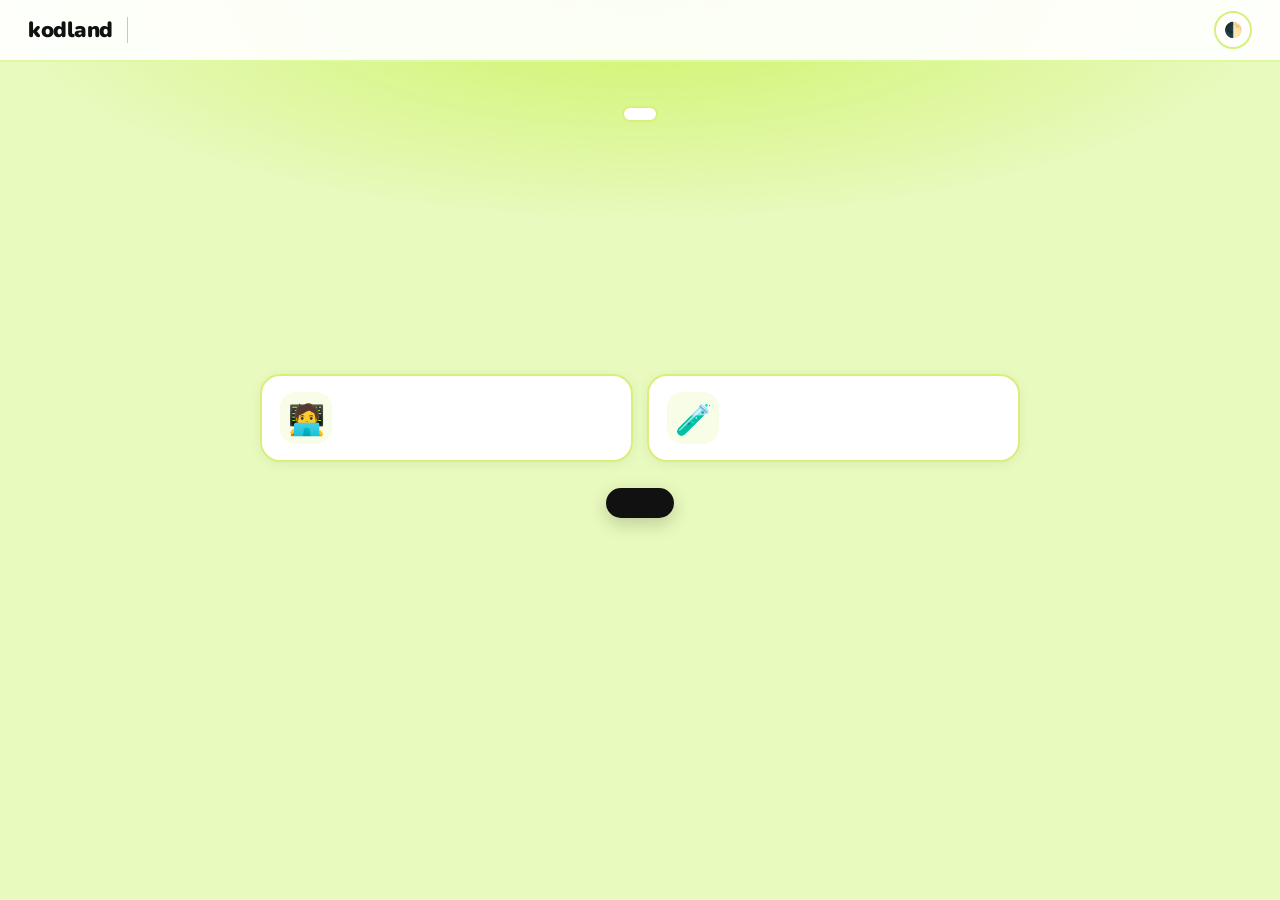
==== ar.html @ 0004901d "Add files via upload" ====
<!DOCTYPE html>
<html lang="ar">
<head>
<meta charset="UTF-8">
<meta name="viewport" content="width=device-width, initial-scale=1.0">
<title>Mini-Training · Technical Issues — Kodland Tutor Training</title>
<link rel="preconnect" href="https://fonts.googleapis.com"><link rel="preconnect" href="https://fonts.gstatic.com" crossorigin>
<link href="https://fonts.googleapis.com/css2?family=Baloo+2:wght@600;700;800&family=Inter:wght@400;500;600;700;800&family=Nunito:wght@700;800;900&family=Plus+Jakarta+Sans:wght@400;500;600;700;800&display=swap" rel="stylesheet">
<link rel="stylesheet" href="assets/style.css">
<link rel="stylesheet" href="assets/theme.css">
</head>
<body>

<!-- HOME -->
<div id="screen-home" class="screen active">
  <nav class="nav">
    <a class="logo" href="#" onclick="goHome();return false;">
      <span class="logo-mark">kodland</span>
      <span class="logo-div"></span>
      <span class="logo-sub" data-i18n="logoSub"></span>
    </a>
    <div class="nav-r">
      <button class="tbtn" onclick="toggleTheme()">🌓</button>
    </div>
  </nav>
  <div class="hero">
    <div class="hero-inner">
      <div class="eyebrow" data-i18n="heroEyebrow"></div>
      <h1 data-i18n-html="heroTitle"></h1>
      <p data-i18n="heroIntro"></p>
      <div class="hero-art" id="heroArt"></div>
      <div class="hero-cards">
        <div class="hcard"><span class="hc-ic">🧑‍💻</span><div data-i18n-html="heroCard1"></div></div>
        <div class="hcard"><span class="hc-ic">🧪</span><div data-i18n-html="heroCard2"></div></div>
      </div>
      <p class="hero-work" data-i18n="heroWork" style="font-size:14.5px;font-weight:700"></p>
      <button class="start-btn" onclick="goDashboard()" data-i18n="startBtn"></button>
    </div>
  </div>
</div>

<!-- DASHBOARD -->
<div id="screen-path" class="screen">
  <nav class="nav">
    <a class="logo" href="#" onclick="goHome();return false;">
      <span class="logo-mark">kodland</span>
      <span class="logo-div"></span>
      <span class="logo-sub" data-i18n="logoSub"></span>
    </a>
    <div class="nav-r">
      <span id="ntag" style="font-size:13px;color:var(--text-muted);font-weight:700;display:none"></span>
      <button class="tbtn" onclick="devUnlockAll()" data-i18n-title="devTitle" title="">🔓</button>
      <button class="tbtn" onclick="toggleTheme()">🌓</button>
    </div>
  </nav>
  <div class="msec">
    <div class="slbl" data-i18n="pathLabel"></div>
    <div class="pbar"><b id="pbCount">0/6</b><div class="ptrack"><i id="pbFill"></i></div><span data-i18n="pbLabel"></span></div>
    <div class="grid" id="mgrid"></div>
  </div>
</div>

<!-- CONTENT -->
<div id="screen-content" class="screen">
  <nav class="nav">
    <a class="logo" href="#" onclick="goHome();return false;">
      <span class="logo-mark">kodland</span>
      <span class="logo-div"></span>
      <span class="logo-sub" data-i18n="logoSub"></span>
    </a>
    <div class="nav-r">
      <button class="tbtn" onclick="goDashboard()" data-i18n-title="backToPath" title="">🏠</button>
      <button class="tbtn" onclick="toggleTheme()">🌓</button>
    </div>
  </nav>
  <div class="cbody" id="contentBody"></div>
</div>

<!-- RESULTS -->
<div id="screen-results" class="screen">
  <nav class="nav">
    <a class="logo" href="#" onclick="goHome();return false;">
      <span class="logo-mark">kodland</span><span class="logo-div"></span><span class="logo-sub" data-i18n="logoSub"></span>
    </a>
    <div class="nav-r"><button class="tbtn" onclick="toggleTheme()">🌓</button></div>
  </nav>
  <div class="rbody" id="resultsBody"></div>
</div>


<canvas id="confetti"></canvas>

<script>window.PROG_KEY_OVERRIDE='kl-mt-technical_issues-progress';</script>
<script src="assets/content-ar.js"></script>
<script src="assets/engine.js"></script>
</body>
</html>
---- assets/style.css ----
:root{
  --blue:#498BFF;--blue-d:#2E6FDB;--blue-l:#8FB8FF;
  --coral:#4A6280;--coral-d:#34485F;--pink-hover:#7F95B0;--pink-hover-d:#34485F;
  --green:#D3FF5F;--green-d:#6B9A1E;--green-l:#E9FFB0;
  --ink:#262626;--ink2:#4A4A4A;--muted:#8A8A8A;
  --bg:#EAF7C8;--surface:#FFFFFF;--surface2:#F4FCE0;--border:#D8F07A;
  --text:var(--ink);--text2:var(--ink2);--text-muted:var(--muted);
  --nav-bg:rgba(255,255,255,0.94);--nav-b:#D8F07A;
  --shadow:0 2px 14px rgba(11,31,69,.08);--shadow-h:0 10px 30px rgba(18,59,132,.16);
  --hi-bg:#EEF5FF;--hi-b:#AECBF7;--hi-t:#123B9A;
  --opt-h:#EEF5FF;
  --ok-bg:#EAFBF1;--ok-b:#8FE3B4;--ok-t:#0F7A45;
  --no-bg:#FFF1EF;--no-b:#FFC3B8;--no-t:#B23A26;
  --cute-bg:#FFF9E1;--cute-b:#F6DE94;--cute-t:#8A6412;
  --onbg:var(--ink);--onbg2:var(--ink2);--onbg-muted:var(--muted);
  --r:16px;--rsm:10px;--rpill:999px;
}
[data-theme="dark"]{
  --ink:#ECECEC;--ink2:#B7B7C2;--muted:#8D8D99;
  --bg:#12141A;
  --coral:#8FA6C4;--coral-d:#4A6280;
  --surface:#1C1F27;--surface2:#242830;--border:#333A4A;
  --nav-bg:rgba(18,20,26,0.92);--nav-b:#2A2E3A;
  --shadow:0 2px 14px rgba(0,0,0,.45);--shadow-h:0 10px 30px rgba(0,0,0,.55);
  --hi-bg:rgba(73,139,255,.12);--hi-b:rgba(73,139,255,.4);--hi-t:#8FB8FF;
  --opt-h:#232838;
  --ok-bg:rgba(15,122,69,.15);--ok-b:rgba(15,122,69,.45);--ok-t:#6FE3A4;
  --no-bg:rgba(178,58,38,.15);--no-b:rgba(178,58,38,.45);--no-t:#FF8B76;
  --cute-bg:rgba(138,100,18,.18);--cute-b:rgba(138,100,18,.45);--cute-t:#F6DE94;
  --onbg:var(--ink);--onbg2:var(--ink2);--onbg-muted:var(--muted);
}
*{box-sizing:border-box;margin:0;padding:0}
html{scroll-behavior:smooth}
body{background:var(--bg);color:var(--text);font-family:'Inter',sans-serif;min-height:100vh;overflow-x:hidden;transition:background .25s,color .25s}
.screen{display:none;min-height:100vh;flex-direction:column}
.screen.active{display:flex}
.nav{display:flex;align-items:center;justify-content:space-between;padding:0 28px;height:66px;background:var(--nav-bg);backdrop-filter:blur(14px);border-bottom:2px solid var(--nav-b);position:sticky;top:0;z-index:100}
.logo{display:flex;align-items:center;gap:9px;text-decoration:none;flex-shrink:0}
.logo-mark{font-family:'Baloo 2',sans-serif;font-weight:800;font-size:22px;letter-spacing:-.5px;color:var(--blue);line-height:1;white-space:nowrap}
.logo-sub{font-family:'Inter',sans-serif;font-weight:700;font-size:12.5px;color:var(--coral);white-space:nowrap;line-height:1.3;max-width:180px}
.logo-div{width:1px;height:26px;background:var(--border);margin:0 5px}
.nav-r{display:flex;align-items:center;gap:8px;position:relative}
.tbtn{display:flex;align-items:center;justify-content:center;width:38px;height:38px;border-radius:50%;background:var(--surface);border:2px solid var(--border);color:var(--text2);font-size:15px;cursor:pointer;transition:all .15s;flex-shrink:0}
.tbtn:hover{border-color:var(--blue-l);background:var(--surface2)}
/* HERO */
.hero{padding:56px 40px 40px;text-align:center;position:relative;overflow:hidden}
.hero-inner{position:relative;max-width:640px;margin:0 auto}
.eyebrow{display:inline-flex;align-items:center;gap:6px;background:var(--surface);border:2px solid var(--border);border-radius:var(--rpill);padding:6px 16px;font-family:'Inter',sans-serif;font-size:12.5px;font-weight:800;color:var(--blue-d);margin-bottom:22px;text-transform:uppercase;letter-spacing:.5px}
.hero h1{font-family:'Baloo 2',sans-serif;font-size:clamp(32px,5.2vw,52px);font-weight:800;line-height:1.08;letter-spacing:-1px;color:var(--onbg);margin-bottom:16px}
.h-pill{display:inline-block;background:#4A6280;color:#fff;border-radius:var(--rpill);padding:2px 20px;margin:0 2px;font-size:.92em}
.hero p{color:#16261c;font-size:16px;line-height:1.65;margin-bottom:22px;max-width:560px;margin-left:auto;margin-right:auto;position:relative;z-index:1}
[data-theme="dark"] .hero p{color:var(--onbg2)}
.hero-reasons{max-width:560px;margin:0 auto 24px;text-align:left;display:flex;flex-direction:column;gap:10px}
.hr-item{display:flex;gap:13px;align-items:center;background:var(--surface);border:2px solid var(--border);border-radius:14px;padding:13px 17px;font-size:14.5px;color:var(--text2);line-height:1.55;box-shadow:var(--shadow)}
.hr-item .hr-ic{flex-shrink:0;font-size:18px;line-height:1;width:38px;height:38px;border-radius:50%;background:var(--hi-bg);display:flex;align-items:center;justify-content:center}
.hr-item:nth-child(2) .hr-ic{background:#E4F5D3}
.hr-item:nth-child(3) .hr-ic{background:#FFE9F2}
.start-btn{display:inline-block;padding:16px 38px;background:var(--blue);color:#fff;border:none;border-radius:var(--rpill);font-family:'Baloo 2',sans-serif;font-size:18px;font-weight:700;cursor:pointer;transition:all .15s;box-shadow:0 6px 20px rgba(20,120,60,.3);margin-top:4px}
.start-btn:hover{background:var(--pink-hover-d);transform:translateY(-2px);box-shadow:0 8px 24px rgba(212,160,23,.4)}
/* DASHBOARD */
.msec{padding:8px 32px 70px;max-width:1080px;margin:0 auto;width:100%}
.slbl{font-family:'Baloo 2',sans-serif;font-size:13px;font-weight:700;text-transform:uppercase;letter-spacing:1.5px;color:var(--onbg-muted);margin-bottom:16px;margin-top:4px}
.grid{display:grid;grid-template-columns:repeat(auto-fill,minmax(290px,1fr));gap:16px}
.mc{background:var(--surface);border:2px solid var(--border);border-radius:var(--r);overflow:hidden;cursor:pointer;transition:transform .2s,box-shadow .2s,border-color .2s;box-shadow:var(--shadow)}
.mc:hover:not(.locked){transform:translateY(-4px);box-shadow:var(--shadow-h)}
.mc.locked{opacity:.5;cursor:not-allowed}
.mc.done{border-color:var(--blue)}
.mc-stripe{height:7px}
.mc-body{padding:22px}
.mc-top{display:flex;align-items:center;justify-content:space-between;margin-bottom:9px}
.mc-num{font-size:12px;font-weight:800;letter-spacing:.8px;text-transform:uppercase;color:var(--text-muted)}
.mc-em{font-size:32px}
.mc-title{font-family:'Baloo 2',sans-serif;font-size:22px;font-weight:700;letter-spacing:-.2px;color:var(--text);margin-bottom:7px;line-height:1.15}
.mc-desc{font-size:14.5px;color:var(--text2);line-height:1.6}
.mc-foot{margin-top:16px;display:flex;align-items:center;justify-content:space-between}
.badge{font-family:'Inter',sans-serif;font-size:11px;font-weight:800;letter-spacing:.3px;padding:5px 13px;border-radius:var(--rpill);text-transform:uppercase}
.bd{background:#E4F5D3;color:var(--green-d);border:1.5px solid var(--green)}
.bs{background:var(--coral);color:#fff;border:1.5px solid var(--coral-d)}
.bl{background:var(--surface2);color:var(--text-muted);border:1.5px solid var(--border)}
.br{background:#DCEBFF;color:var(--blue-d);border:1.5px solid var(--blue-l)}
[data-theme="dark"] .bd{background:rgba(211,255,95,.15);color:var(--green);border-color:rgba(211,255,95,.4)}
[data-theme="dark"] .br{background:rgba(73,139,255,.15);color:var(--blue-l);border-color:rgba(73,139,255,.4)}
.stag{font-size:12.5px;color:var(--text-muted);font-weight:600}
.stag b{color:var(--text)}
/* CONTENT */
.cbody{padding:38px 40px 60px;max-width:820px;margin:0 auto;width:100%;flex:1}
.meyebrow{font-size:11.5px;font-weight:800;text-transform:uppercase;letter-spacing:1px;color:var(--onbg-muted);margin-bottom:9px}
.mh1{font-family:'Baloo 2',sans-serif;font-size:clamp(26px,4vw,38px);font-weight:800;letter-spacing:-.6px;line-height:1.12;color:var(--onbg);margin-bottom:16px}
.mobj{background:var(--surface);border:2px solid var(--border);border-left:5px solid var(--coral);border-radius:0 var(--rsm) var(--rsm) 0;padding:14px 18px;font-size:14.5px;color:var(--text2);line-height:1.6;margin-bottom:34px}
.mobj strong{color:var(--text)}
.sch{font-family:'Baloo 2',sans-serif;font-size:24px;font-weight:800;margin:44px 0 18px;color:var(--onbg);display:flex;align-items:center;gap:12px;letter-spacing:-.3px}
.sch::before{content:'';width:12px;height:12px;border-radius:4px;background:var(--coral);flex-shrink:0;transform:rotate(45deg)}
.sch::after{content:'';flex:1;height:3px;background:var(--coral);border-radius:2px;opacity:.4}
.card{background:var(--surface);border:2px solid var(--border);border-radius:var(--r);padding:19px 21px;margin-bottom:12px;box-shadow:var(--shadow)}
.card h4{font-family:'Baloo 2',sans-serif;font-size:15px;font-weight:700;color:var(--text);margin-bottom:8px}
.card p,.card li{font-size:14.5px;color:var(--text2);line-height:1.7}
.card ul,.card ol{padding-left:18px}
.card li{margin-bottom:6px}
.card p strong,.card li strong{color:var(--text)}
.card p{margin-bottom:10px}
.card p:last-child{margin-bottom:0}
.tbl-wrap{overflow-x:auto;margin-top:4px}
.card table{width:100%;border-collapse:collapse;font-size:13.6px;line-height:1.55}
.card th{text-align:left;padding:9px 11px;border-bottom:2px solid var(--border);font-family:'Baloo 2',sans-serif;font-size:12.8px;color:var(--text)}
.card td{padding:9px 11px;border-bottom:1px solid var(--border);color:var(--text2);vertical-align:top}
.card tr:last-child td{border-bottom:none}
.card.hi{background:var(--hi-bg);border-color:var(--hi-b)}
.card.hi h4{color:var(--hi-t);font-size:16.5px}
.card.hi p,.card.hi li{color:var(--hi-t);opacity:.92}
.card.ok{background:var(--ok-bg);border-color:var(--ok-b)}
.card.ok h4{color:var(--ok-t)}
.card.ok p,.card.ok li{color:var(--ok-t);opacity:.92}
.card.danger{background:var(--no-bg);border-color:var(--no-b)}
.card.danger h4{color:var(--no-t)}
.card.danger p,.card.danger li{color:var(--no-t);opacity:.92}
.card.danger th{color:var(--no-t);border-color:var(--no-b)}
.card.danger td{color:var(--no-t);opacity:.9;border-color:var(--no-b)}
.card.cute{background:var(--cute-bg);border-color:var(--cute-b)}
.card.cute h4{color:var(--cute-t);font-size:16.5px}
.card.cute p,.card.cute li{color:var(--cute-t);opacity:.92}
.acc-item{background:var(--surface);border:2px solid var(--border);border-radius:var(--r);margin-bottom:12px;box-shadow:var(--shadow);overflow:hidden}
.acc-item summary{cursor:pointer;list-style:none;padding:18px 22px;font-family:'Baloo 2',sans-serif;font-weight:700;font-size:16px;display:flex;align-items:center;justify-content:space-between;gap:10px}
.acc-item summary::-webkit-details-marker{display:none}
.acc-item summary::after{content:'▾';font-size:14px;color:var(--text-muted);flex-shrink:0;transition:transform .2s}
.acc-item[open] summary::after{transform:rotate(180deg)}
.acc-item .acc-body{padding:0 22px 20px}
.acc-big-title{font-family:'Baloo 2',sans-serif;font-weight:800;font-size:23px;margin:30px 0 16px;text-align:center}
.sib{padding:16px 18px}
.sib-head{display:flex;align-items:center;gap:14px;margin-bottom:10px}
.sib-ic{font-size:38px;line-height:1;flex-shrink:0;width:52px;height:52px;display:flex;align-items:center;justify-content:center;background:var(--surface2);border-radius:50%}
.sib-head h4{font-family:'Baloo 2',sans-serif;font-size:19px;font-weight:800;line-height:1.25;color:var(--text)}
.sib-body{font-size:13.5px;line-height:1.55}
.sib-body ul,.sib-body ol{margin:0;padding-left:20px}
.sib-body li{margin-bottom:5px}
.sib-body p{margin-bottom:6px}
.notice-line{display:flex;align-items:flex-start;gap:10px;background:var(--surface2);border-radius:var(--rsm);padding:12px 14px;margin-bottom:12px;font-size:13.5px;line-height:1.5}
.notice-line .nl-ic{font-size:22px;flex-shrink:0}
.doavoid{display:grid;grid-template-columns:1fr 1fr;gap:14px;margin-bottom:14px}
@media(max-width:600px){.doavoid{grid-template-columns:1fr}}
.doavoid .dobox,.doavoid .avoidbox{border-radius:var(--r);padding:18px 19px;box-shadow:var(--shadow)}
.doavoid .dobox{background:var(--ok-bg);border:2px solid var(--ok-b)}
.doavoid .avoidbox{background:var(--no-bg);border:2px solid var(--no-b)}
.doavoid h5{font-family:'Baloo 2',sans-serif;font-weight:800;font-size:14.5px;margin-bottom:11px;display:flex;align-items:center;gap:7px}
.doavoid .dobox h5{color:var(--ok-t)}
.doavoid .avoidbox h5{color:var(--no-t)}
.doavoid ul{list-style:none;padding:0;margin:0;display:flex;flex-direction:column;gap:10px}
.doavoid li{display:flex;gap:8px;font-size:13.6px;line-height:1.55}
.doavoid .dobox li{color:var(--ok-t)}
.doavoid .avoidbox li{color:var(--no-t)}
.doavoid li .lic{flex-shrink:0}
.doavoid em{opacity:.85}
.pattern-row{display:grid;grid-template-columns:repeat(3,1fr);gap:14px;margin-bottom:14px}
@media(max-width:760px){.pattern-row{grid-template-columns:1fr}}
.pattern-card{background:var(--surface);border:2px solid var(--border);border-radius:var(--r);padding:22px 20px;box-shadow:var(--shadow);text-align:center;display:flex;flex-direction:column}
.pattern-ic{font-size:38px;margin-bottom:10px}
.pattern-title{font-family:'Baloo 2',sans-serif;font-weight:800;font-size:16px;margin-bottom:9px;color:var(--text)}
.pattern-desc{font-size:12.8px;color:var(--text2);margin-bottom:12px;line-height:1.5;font-style:italic}
.pattern-note{font-size:12.8px;color:var(--text2);line-height:1.55;text-align:left;background:var(--surface2);border-radius:10px;padding:11px 13px;margin-top:auto}
.mobj-box{display:flex;gap:16px;align-items:flex-start;background:var(--surface);border:2px solid var(--border);border-radius:var(--r);padding:18px 20px;margin-bottom:34px;box-shadow:var(--shadow)}
.mobj-ic{width:46px;height:46px;border-radius:50%;background:var(--hi-bg);display:flex;align-items:center;justify-content:center;font-size:21px;flex-shrink:0}
.mobj-txt strong{font-family:'Baloo 2',sans-serif;font-size:11.5px;text-transform:uppercase;letter-spacing:.6px;color:var(--coral);display:block;margin-bottom:5px}
.mobj-txt p{font-size:14.5px;color:var(--text2);line-height:1.6;margin:0}
.mc-em-circle{width:54px;height:54px;border-radius:50%;display:flex;align-items:center;justify-content:center;font-size:27px;flex-shrink:0}
.co-star{background:#FFF6DC;border-color:#F4D883;color:#8A6412}
[data-theme="dark"] .co-star{background:rgba(244,216,131,.15);border-color:rgba(244,216,131,.4);color:#F4D883}
.step-flow{display:flex;align-items:stretch;gap:8px;margin-bottom:14px;flex-wrap:wrap}
.step-box{flex:1;min-width:160px;background:var(--surface);border:2px solid var(--border);border-radius:var(--r);padding:18px 15px;text-align:center;box-shadow:var(--shadow);display:flex;flex-direction:column;align-items:center;justify-content:flex-start}
.step-ic{font-size:32px;margin-bottom:9px}
.step-lbl{font-size:13px;color:var(--text2);line-height:1.45;font-weight:600}
.step-arrow{display:flex;align-items:center;justify-content:center;font-size:22px;color:var(--coral);flex:0 0 auto;font-weight:800}
@media(max-width:700px){.step-flow{flex-direction:column}.step-arrow{transform:rotate(90deg);margin:-4px auto}}
.bigstat{display:flex;gap:22px;align-items:center;background:var(--surface);border:2px solid var(--border);border-radius:var(--r);padding:24px 26px;margin-bottom:14px;box-shadow:var(--shadow)}
.bigstat-num{font-family:'Baloo 2',sans-serif;font-size:54px;font-weight:800;color:var(--blue-d);flex-shrink:0;line-height:1;min-width:110px;text-align:center}
.bigstat-txt{font-size:14px;color:var(--text2);line-height:1.65}
.bigstat-txt strong{color:var(--text)}
@media(max-width:560px){.bigstat{flex-direction:column;text-align:center}}
.ck-list{display:flex;flex-direction:column;gap:11px;background:var(--surface);border:2px solid var(--border);border-radius:var(--r);padding:18px 20px;margin-bottom:12px;box-shadow:var(--shadow)}
.ck-row{display:flex;gap:11px;align-items:flex-start;font-size:14px;color:var(--text2);line-height:1.55}
.ck-box{flex-shrink:0;font-size:18px;color:var(--blue-d);margin-top:-1px}
.nc-list{display:flex;flex-direction:column;gap:12px;margin-bottom:12px}
.nc-row{display:flex;gap:14px;align-items:flex-start;background:var(--surface);border:2px solid var(--border);border-radius:var(--r);padding:15px 18px;box-shadow:var(--shadow)}
.nc-num{flex-shrink:0;width:32px;height:32px;border-radius:50%;background:var(--blue-l);color:var(--blue-d);display:flex;align-items:center;justify-content:center;font-family:'Baloo 2',sans-serif;font-weight:800;font-size:15px}
.nc-txt{font-size:14px;color:var(--text2);line-height:1.6;padding-top:4px}
.mt-pic-crop{position:relative;overflow:hidden;border-radius:var(--r);border:2px solid var(--border);box-shadow:var(--shadow);margin:4px 0 14px;background:var(--surface)}
.mt-pic-crop img{position:absolute;display:block;max-width:none;height:auto}
.sib-strat{display:inline-flex;align-items:center;gap:6px;font-family:'Baloo 2',sans-serif;font-weight:800;font-size:15px;color:var(--coral-d);text-transform:uppercase;letter-spacing:.5px;margin:0 0 6px}
.dt{margin-bottom:16px;scroll-margin-top:90px}
.dt-bar{display:grid;grid-template-columns:repeat(auto-fit,minmax(150px,1fr));gap:10px;margin-bottom:14px}
@media(max-width:700px){.dt-bar{grid-template-columns:repeat(2,1fr)}}
.dt-btn{display:flex;flex-direction:column;align-items:center;gap:6px;background:var(--surface);border:2px solid var(--border);border-radius:var(--r);padding:14px 8px 12px;font-family:'Baloo 2',sans-serif;font-weight:800;font-size:14.5px;color:var(--text2);cursor:pointer;box-shadow:var(--shadow);transition:transform .15s,border-color .15s,background .15s}
.dt-btn:hover{transform:translateY(-2px)}
.dt-btn.on{border-color:var(--coral);background:var(--hi-bg);color:var(--text)}
.dt-btn-ic{font-size:36px;line-height:1}
.dt-btn-lbl{line-height:1.2;text-align:center}
.dt-panel{display:none}
.dt-panel.on{display:block;animation:dtIn .25s ease}
@keyframes dtIn{from{opacity:0;transform:translateY(6px)}to{opacity:1;transform:none}}
.dt-intro{display:flex;gap:16px;align-items:flex-start;background:var(--surface);border:2px solid var(--border);border-left:6px solid var(--coral);border-radius:var(--r);padding:18px 20px;margin-bottom:12px;box-shadow:var(--shadow)}
.dt-intro-ic{font-size:46px;line-height:1;flex-shrink:0}
.dt-intro-t{font-family:'Baloo 2',sans-serif;font-weight:800;font-size:20px;color:var(--text);margin-bottom:4px}
.dt-intro p{font-size:14.5px;color:var(--text2);line-height:1.65;margin:0}
.dt-intro p strong{color:var(--text)}
.dt-panel .icon-grid{grid-template-columns:repeat(auto-fit,minmax(300px,1fr))}
.dt-panel .icon-grid-item{padding:16px 16px}
.dt-panel .igi-ic{width:56px;height:56px;font-size:30px}
.dt-panel .igi-txt{font-size:14px}
.dt-next{display:block;margin:6px 0 0 auto;background:var(--coral);color:#fff;border:none;border-radius:999px;padding:11px 22px;font-family:'Baloo 2',sans-serif;font-weight:800;font-size:14.5px;cursor:pointer;box-shadow:var(--shadow)}
.dt-next:hover{background:var(--pink-hover-d)}
.dt-done{text-align:right;font-family:'Baloo 2',sans-serif;font-weight:800;font-size:14.5px;color:var(--green-d);margin-top:6px}
.co-body .cv-see{display:flex;gap:8px;align-items:flex-start;margin-bottom:8px}
.co-body .cv-do{display:flex;gap:8px;align-items:flex-start}
.co-body .cv-lbl{flex-shrink:0;font-size:15px}
.icon-grid{display:grid;grid-template-columns:repeat(auto-fit,minmax(220px,1fr));gap:12px;margin-bottom:12px}
.icon-grid-item{display:flex;gap:12px;align-items:flex-start;background:var(--surface);border:2px solid var(--border);border-radius:var(--r);padding:15px 16px;box-shadow:var(--shadow)}
.igi-ic{font-size:24px;flex-shrink:0;width:36px;height:36px;border-radius:50%;background:var(--hi-bg);display:flex;align-items:center;justify-content:center}
.igi-txt{font-size:13.5px;color:var(--text2);line-height:1.55}
.igi-txt strong{color:var(--text)}
.tl-wrap{display:flex;flex-direction:column;margin-bottom:14px}
.tl-item{display:flex;gap:14px;background:var(--surface);border:2px solid var(--border);border-radius:var(--r);padding:16px 18px;box-shadow:var(--shadow)}
.tl-ic{width:42px;height:42px;border-radius:50%;background:var(--hi-bg);display:flex;align-items:center;justify-content:center;font-size:20px;flex-shrink:0}
.tl-lbl{font-family:'Baloo 2',sans-serif;font-weight:800;font-size:12.5px;color:var(--coral-d);text-transform:uppercase;letter-spacing:.4px;margin-bottom:7px}
.tl-body{flex:1}
.tl-body ul{padding-left:18px;margin:0}
.tl-body li{font-size:13.5px;color:var(--text2);line-height:1.6;margin-bottom:5px}
.tl-body li:last-child{margin-bottom:0}
.tl-connector{width:2px;height:16px;background:var(--border);margin-left:39px}
.tbl-full{width:100vw;position:relative;left:50%;right:50%;margin-left:-50vw;margin-right:-50vw;padding:0 max(20px,calc(50vw - 570px));overflow-x:auto;box-sizing:border-box}
.tbl-full table{min-width:1100px}
.tbl-full .card{margin:0}
.tbl-full table tr:nth-child(even){background:var(--surface2)}
.tbl-full table th{position:sticky;top:0;background:var(--blue);color:#fff}
.rule-row{display:flex;flex-direction:column;gap:10px;margin-bottom:14px}
.rule-card{display:flex;gap:14px;align-items:flex-start;background:var(--surface);border:2px solid var(--border);border-left:5px solid var(--blue);border-radius:var(--r);padding:15px 18px;box-shadow:var(--shadow)}
.rule-num{width:32px;height:32px;border-radius:50%;background:var(--blue);color:#fff;font-family:'Baloo 2',sans-serif;font-weight:800;font-size:14px;display:flex;align-items:center;justify-content:center;flex-shrink:0}
.rule-ic{font-size:22px;flex-shrink:0}
.rule-txt{font-size:13.8px;color:var(--text2);line-height:1.55}
.rule-txt strong{color:var(--text)}
.bo-mock{background:#211E33;border-radius:16px;padding:22px 22px 18px;color:#EDEAF9;font-family:'Segoe UI',Inter,sans-serif;margin-bottom:14px;box-shadow:var(--shadow-h);position:relative;margin-top:10px}
.bo-mock-tag{position:absolute;top:-12px;left:18px;background:var(--coral);color:#fff;font-family:'Baloo 2',sans-serif;font-size:11px;font-weight:800;padding:5px 13px;border-radius:999px;text-transform:uppercase;letter-spacing:.4px;box-shadow:0 3px 8px rgba(0,0,0,.25)}
/* BO SIMULATION EMBED (breaks out of the content column on purpose) */
.sim-embed{position:relative;left:50%;right:50%;margin-left:-50vw;margin-right:-50vw;width:100vw;max-width:100vw;margin-top:18px;margin-bottom:22px}
.sim-embed-inner{max-width:1440px;margin:0 auto;padding:0 16px}
.sim-embed-tag{display:inline-block;background:var(--coral);color:#fff;font-family:'Baloo 2',sans-serif;font-size:11px;font-weight:800;padding:5px 13px;border-radius:999px;text-transform:uppercase;letter-spacing:.4px;margin-bottom:10px}
.sim-embed iframe{width:100%;height:480px;border:2px solid var(--border);border-radius:16px;box-shadow:var(--shadow-h);display:block;background:#211E33}
@media(max-width:760px){.sim-embed iframe{height:420px}}
.bo-tabs{display:flex;gap:8px;margin-bottom:14px;flex-wrap:wrap}
.bo-tab{padding:8px 16px;border-radius:8px;border:1px solid #3A3460;background:#2C2846;color:#C3BEDA;font-size:12.5px;font-weight:700;cursor:pointer;font-family:inherit}
.bo-tab.active{background:#498BFF;color:#fff;border-color:#498BFF}
.bo-field{display:flex;gap:10px;padding:9px 0;border-bottom:1px solid rgba(255,255,255,.07);font-size:13px;color:#C3BEDA}
.bo-field:last-child{border-bottom:none}
.bo-field b{color:#fff;min-width:110px;display:inline-block}
.bo-comment{background:#2C2846;border-radius:10px;padding:13px 15px;font-size:12.8px;color:#C3BEDA;line-height:1.65;margin-top:2px}
.bo-comment .role{display:inline-block;background:#3A3460;color:#AEB8FA;font-size:10px;font-weight:800;padding:2px 8px;border-radius:5px;margin-bottom:7px}
.bo-progress-head{display:flex;justify-content:space-between;align-items:flex-start;flex-wrap:wrap;gap:10px;margin-bottom:14px}
.bo-select{background:#342E56;border:1px solid #3A3460;color:#EDEAF9;padding:7px 12px;border-radius:8px;font-size:12.5px;font-family:inherit}
.bo-status{font-size:12px;color:#C3BEDA;display:flex;align-items:center;gap:4px;flex-wrap:wrap}
.bo-status b{color:#fff}
.bo-info-ic{width:22px;height:22px;border-radius:50%;background:#342E56;color:#8FB8FF;display:inline-flex;align-items:center;justify-content:center;font-size:12px;cursor:pointer;border:1px solid #3A3460;margin-left:4px}
.bo-grid-row{display:flex;align-items:center;gap:10px;margin-bottom:12px;flex-wrap:wrap}
.bo-mod-lbl{width:28px;font-weight:800;color:#fff;font-size:13px;flex-shrink:0}
.bo-cell-wrap{display:flex;flex-direction:column;align-items:center;gap:4px;width:66px}
.bo-cell-lbl{font-size:9.5px;color:#8B85A6}
.bo-cell{padding:6px 0;width:100%;text-align:center;border-radius:999px;font-size:11px;font-weight:700}
.bo-cell.attended{background:rgba(52,211,153,.18);color:#7FE8BE}
.bo-cell.absent{background:rgba(242,113,109,.2);color:#FF9C97}
.bo-cell.notsubmitted{background:rgba(242,140,109,.22);color:#FFA98F}
.bo-cell.reviewed{background:rgba(52,211,153,.18);color:#7FE8BE}
.bo-cell.next{background:#342E56;color:#6b6584}
.bo-mod-total{font-size:11.5px;color:#8B85A6;margin-left:4px}
.bo-legend{display:none;position:absolute;top:6px;right:0;background:#fff;color:#2a2540;border-radius:10px;padding:15px 17px;box-shadow:0 10px 30px rgba(0,0,0,.45);z-index:20;width:min(430px,90vw);font-size:12px}
.bo-legend.show{display:block}
.bo-legend-cols{display:grid;grid-template-columns:1fr 1fr;gap:16px}
.bo-legend h6{font-size:11px;text-transform:uppercase;letter-spacing:.4px;color:#8A84A3;margin-bottom:8px}
.bo-legend-row{display:flex;align-items:center;gap:7px;margin-bottom:7px;line-height:1.3}
.bo-legend-dot{width:10px;height:10px;border-radius:50%;flex-shrink:0}
@media(max-width:560px){.bo-legend-cols{grid-template-columns:1fr}.bo-cell-wrap{width:58px}}
.two-col{display:grid;grid-template-columns:1fr 1fr;gap:12px}
@media(max-width:600px){.two-col{grid-template-columns:1fr}}
.three-col{display:grid;grid-template-columns:1fr 1fr 1fr;gap:12px}
@media(max-width:760px){.three-col{grid-template-columns:1fr}}
.divider{border:none;border-top:2px solid var(--border);margin:34px 0}
.ctabtn{display:block;width:100%;padding:17px;background:var(--blue);color:#fff;border:none;border-radius:var(--rpill);font-family:'Baloo 2',sans-serif;font-size:18px;font-weight:700;cursor:pointer;transition:all .15s;margin-bottom:40px;margin-top:4px;box-shadow:0 4px 16px rgba(20,120,60,.28)}
.ctabtn:hover{background:var(--pink-hover-d);transform:translateY(-2px);box-shadow:0 6px 20px rgba(212,160,23,.4)}
.ctabtn:disabled{opacity:.4;cursor:not-allowed;transform:none;box-shadow:none}
@media(max-width:640px){.cbody,.msec,.hero{padding-left:18px;padding-right:18px}}
/* VIDEO SLOT (placeholder — no footage yet) */
.vslot{background:#000000;border:2px solid #2A2A2A;border-radius:var(--r);padding:22px 22px 20px;margin-bottom:12px;color:#EAEAEA}
.vslot-top{display:flex;align-items:center;gap:10px;margin-bottom:10px}
.vslot-ic{width:38px;height:38px;border-radius:50%;background:rgba(255,255,255,.08);display:flex;align-items:center;justify-content:center;font-size:17px;flex-shrink:0}
.vslot-title{font-family:'Baloo 2',sans-serif;font-weight:700;font-size:15px;color:#fff}
.vslot-meta{font-size:11.5px;color:#8FB8FF;text-transform:uppercase;letter-spacing:.5px;font-weight:800;margin-top:2px}
.vslot-frame{background:#000000;border:1px solid rgba(255,255,255,.15);border-radius:12px;padding:26px;text-align:center;margin-bottom:12px;overflow:hidden}
.vslot-frame .big{font-size:30px;margin-bottom:6px}
.vslot-frame .lbl{font-size:12.5px;color:#8FB8FF;font-weight:700}
.vslot-brief{font-size:13px;line-height:1.6;color:#CFCFCF;font-style:italic}
/* CALLOUT (guide-style emoji callouts) */
.callout{display:flex;gap:12px;border-radius:var(--rsm);padding:15px 17px;margin-bottom:12px;font-size:14.3px;line-height:1.68;border:1.5px solid}
.co-ic{font-size:19px;flex-shrink:0;margin-top:1px}
.co-body p{margin-bottom:8px}
.co-body p:last-child{margin-bottom:0}
.co-body ul,.co-body ol{padding-left:18px;margin-bottom:8px}
.co-body li{margin-bottom:4px}
.co-target{background:var(--hi-bg);border-color:var(--hi-b);color:var(--hi-t)}
.co-warn{background:#FFF6EE;border-color:#FBD9B0;color:#9A5B12}
[data-theme="dark"] .co-warn{background:rgba(154,91,18,.18);border-color:rgba(154,91,18,.45);color:#F5B971}
.co-danger{background:var(--no-bg);border-color:var(--no-b);color:var(--no-t)}
.co-ok{background:var(--ok-bg);border-color:var(--ok-b);color:var(--ok-t)}
.co-cute{background:var(--cute-bg);border-color:var(--cute-b);color:var(--cute-t)}
.co-idea{background:#EFFAFF;border-color:#B9E6FA;color:#0B5E85}
[data-theme="dark"] .co-idea{background:rgba(11,94,133,.18);border-color:rgba(11,94,133,.45);color:#7FD4F5}
.co-loop{background:var(--hi-bg);border-color:var(--hi-b);color:var(--hi-t)}
.co-body b,.co-body strong{color:inherit}
/* INTERACTION (selection-based exercises) */
.ix-wrap{background:var(--surface);border:2px solid var(--border);border-radius:var(--r);padding:24px;margin-bottom:16px;box-shadow:var(--shadow)}
.ix-badge{display:inline-flex;align-items:center;gap:6px;background:#DDF3E5;color:var(--blue-d);border:1.5px solid var(--blue-l);border-radius:var(--rpill);padding:5px 14px;font-size:11.5px;font-weight:800;text-transform:uppercase;letter-spacing:.4px;margin-bottom:14px}
[data-theme="dark"] .ix-badge{background:rgba(143,224,180,.15);color:var(--blue-l)}
.ix-title{font-family:'Baloo 2',sans-serif;font-size:18px;font-weight:800;color:var(--text);margin-bottom:8px}
.ix-instr{font-size:14px;color:var(--text2);line-height:1.6;margin-bottom:18px}
.ix-card{background:var(--surface2);border:2px solid var(--border);border-radius:var(--rsm);padding:14px 16px;margin-bottom:10px;font-size:14px;color:var(--text);cursor:pointer;transition:all .15s;line-height:1.55}
.ix-card:hover:not(.locked){border-color:var(--blue-l);transform:translateY(-1px)}
.ix-card.locked{cursor:default}
.ix-card.correct{background:var(--ok-bg);border-color:var(--ok-b);color:var(--ok-t)}
.ix-card.wrong{background:var(--no-bg);border-color:var(--no-b);color:var(--no-t)}
.ix-zones{display:grid;grid-template-columns:repeat(auto-fit,minmax(180px,1fr));gap:10px;margin-top:14px}
.ix-zone{border:2px dashed var(--border);border-radius:var(--rsm);padding:12px;text-align:center;font-family:'Baloo 2',sans-serif;font-weight:700;font-size:13px;color:var(--text2)}
.ix-zone-btn{display:block;width:100%;padding:9px 8px;margin-top:8px;border-radius:8px;border:2px solid var(--border2,var(--border));background:var(--surface);font-family:'Inter',sans-serif;font-weight:700;font-size:12.5px;cursor:pointer;color:var(--text2)}
.ix-zone-btn:hover:not(:disabled){border-color:var(--blue-l);color:var(--blue-d)}
.ix-zone-btn:disabled{opacity:.4;cursor:not-allowed}
.ix-zone-btn.correct-zone{opacity:1!important;background:var(--ok-bg);border-color:var(--ok-b);color:var(--ok-t)}
.ix-zone-btn.wrong-zone{opacity:1!important;background:var(--no-bg);border-color:var(--no-b);color:var(--no-t)}
.ix-fb{margin-top:8px;font-size:13px;line-height:1.55;border-radius:8px;padding:9px 12px}
.ix-fb.ok{background:var(--ok-bg);color:var(--ok-t)}
.ix-fb.bad{background:var(--no-bg);color:var(--no-t)}
.ix-progress{font-size:12.5px;color:var(--text-muted);font-weight:700;margin-top:14px;text-align:right}
.ix-nextbtn{display:none;margin-top:16px;width:100%;padding:14px;background:var(--blue);color:#fff;border:none;border-radius:var(--rpill);font-family:'Baloo 2',sans-serif;font-size:16px;font-weight:700;cursor:pointer}
.ix-nextbtn.show{display:block}
.ix-nextbtn:hover{background:var(--pink-hover-d)}
.ix-sim-link{display:flex;gap:16px;align-items:center;background:var(--hi-bg);border:2px solid var(--hi-b);border-radius:var(--r);padding:20px;margin-bottom:16px}
.ix-sim-link .em{font-size:34px;flex-shrink:0}
.ix-sim-link a.simbtn{display:inline-block;margin-top:8px;background:var(--blue);color:#fff;padding:10px 20px;border-radius:var(--rpill);font-family:'Baloo 2',sans-serif;font-weight:700;font-size:14px;text-decoration:none}
.ix-sim-link a.simbtn:hover{background:var(--pink-hover-d)}
/* QUIZ */
.qbody{padding:38px 40px;max-width:700px;margin:0 auto;width:100%;flex:1}
.qpt{height:8px;background:var(--surface2);border:1.5px solid var(--border);border-radius:var(--rpill);margin-bottom:38px;overflow:hidden}
.qpf{height:100%;background:linear-gradient(90deg,var(--blue),var(--coral));border-radius:var(--rpill);transition:width .4s ease}
.qctr{font-size:12.5px;font-weight:800;text-transform:uppercase;letter-spacing:1px;color:var(--onbg-muted);margin-bottom:11px}
.qtxt{font-family:'Baloo 2',sans-serif;font-size:22px;font-weight:700;letter-spacing:-.3px;line-height:1.35;margin-bottom:28px;color:var(--onbg)}
.qopts{display:flex;flex-direction:column;gap:11px}
.qopt{background:var(--surface);border:2px solid var(--border);border-radius:var(--r);padding:15px 19px;cursor:pointer;font-size:14.5px;color:var(--text);font-family:'Inter',sans-serif;font-weight:500;transition:all .15s;text-align:left;line-height:1.5;box-shadow:var(--shadow)}
.qopt:hover:not(.answered){background:var(--opt-h);border-color:var(--blue-l)}
.qopt.correct{background:var(--ok-bg);border-color:var(--ok-b);color:var(--ok-t)}
.qopt.wrong{background:var(--no-bg);border-color:var(--no-b);color:var(--no-t)}
.qopt.answered{cursor:default}
.qfb{display:none;margin-top:15px;border-radius:var(--rsm);padding:14px 17px;font-size:14.5px;line-height:1.6;border:2px solid}
.qfb.show{display:block}
.qfb.ok{background:var(--ok-bg);border-color:var(--ok-b);color:var(--ok-t)}
.qfb.bad{background:var(--no-bg);border-color:var(--no-b);color:var(--no-t)}
.qnxt{display:none;margin-top:19px;width:100%;padding:15px;background:var(--blue);color:#fff;border:none;border-radius:var(--rpill);font-family:'Baloo 2',sans-serif;font-size:17px;font-weight:700;cursor:pointer;transition:all .15s}
.qnxt.show{display:block}
.qnxt:hover{background:var(--pink-hover-d)}
/* RESULTS */
.rbody{padding:64px 40px;max-width:540px;margin:0 auto;text-align:center;flex:1}
.remi{font-size:66px;margin-bottom:15px}
.rtitle{font-family:'Baloo 2',sans-serif;font-size:31px;font-weight:800;letter-spacing:-.4px;color:var(--onbg)}
.rpct{font-family:'Baloo 2',sans-serif;font-size:64px;font-weight:800;line-height:1;margin:15px 0 7px}
.rpct.pass{color:var(--blue)}
.rpct.fail{color:var(--no-t)}
.rsub{color:var(--onbg2);font-size:15.5px;line-height:1.65;margin-bottom:32px}
.bdark{display:block;width:100%;padding:15px 24px;margin-bottom:10px;background:var(--blue);color:#fff;border:none;border-radius:var(--rpill);font-family:'Baloo 2',sans-serif;font-size:17px;font-weight:700;cursor:pointer;transition:all .15s}
.bdark:hover{background:var(--pink-hover-d)}
.bline{display:block;width:100%;padding:14px 24px;margin-bottom:10px;background:transparent;color:var(--text2);border:2px solid var(--border);border-radius:var(--rpill);font-family:'Inter',sans-serif;font-size:14.5px;font-weight:700;cursor:pointer;transition:all .15s}
.bline:hover{background:var(--surface2);color:var(--text);border-color:var(--blue-l)}
/* FEEDBACK SLIDERS (ungraded, end of exam) */
.fbq{background:var(--surface);border:2px solid var(--border);border-radius:var(--r);padding:20px;margin-bottom:14px;text-align:left}
.fbq label{display:block;font-family:'Baloo 2',sans-serif;font-weight:700;font-size:14.5px;color:var(--text);margin-bottom:12px}
.fbq .scale{display:flex;gap:8px}
.fbq .scale button{flex:1;padding:11px 0;border-radius:10px;border:2px solid var(--border);background:var(--surface2);font-weight:800;font-family:'Baloo 2',sans-serif;cursor:pointer;color:var(--text2)}
.fbq .scale button.sel{background:var(--blue);border-color:var(--blue);color:#fff}
.fbq .scalelbl{display:flex;justify-content:space-between;font-size:11px;color:var(--text-muted);margin-top:6px}
/* CHECKLIST / FIELD CARD */
.chk-body{padding:44px 40px 64px;max-width:760px;margin:0 auto;flex:1}
.chk-badge{display:inline-flex;align-items:center;gap:6px;background:#DDF3E5;color:var(--blue-d);border:2px solid var(--blue-l);border-radius:var(--rpill);padding:6px 15px;font-family:'Inter',sans-serif;font-size:12.5px;font-weight:800;text-transform:uppercase;letter-spacing:.5px;margin-bottom:16px}
[data-theme="dark"] .chk-badge{background:rgba(143,224,180,.18);color:var(--blue-l)}
.chk-h1{font-family:'Baloo 2',sans-serif;font-size:clamp(24px,4vw,34px);font-weight:800;letter-spacing:-.6px;line-height:1.15;color:var(--onbg);margin-bottom:12px}
.chk-sub{font-size:15.5px;color:var(--onbg2);line-height:1.7;margin-bottom:30px}
.chk-list{display:flex;flex-direction:column;gap:12px}
.chk-item{display:flex;gap:14px;align-items:flex-start;background:var(--surface);border:2px solid var(--border);border-radius:var(--r);padding:16px 19px;box-shadow:var(--shadow)}
.chk-ic{width:30px;height:30px;border-radius:50%;background:#DDF3E5;color:var(--blue-d);display:flex;align-items:center;justify-content:center;font-weight:800;flex-shrink:0;font-family:'Baloo 2',sans-serif;font-size:13px}
.chk-txt{font-size:14px;color:var(--text2);line-height:1.6;padding-top:4px}
.chk-selfeval{margin-top:36px;background:var(--surface2);border:2px dashed var(--blue-l);border-radius:var(--r);padding:24px 26px}
.chk-selfeval-h{font-family:'Baloo 2',sans-serif;font-size:20px;font-weight:800;color:var(--text);margin-bottom:6px}
.chk-selfeval-sub{font-size:13.5px;color:var(--text-muted);margin-bottom:16px;line-height:1.55}
.chk-self-item{display:flex;gap:10px;margin-bottom:11px;font-size:14px;color:var(--text2);line-height:1.6}
.chk-self-item:last-child{margin-bottom:0}
.chk-actions{display:flex;gap:12px;margin-top:30px;flex-wrap:wrap}
.chk-actions button{flex:1;min-width:220px;margin-bottom:0}
.fc-block{background:var(--surface);border:2px solid var(--border);border-radius:var(--r);padding:18px 20px;margin-bottom:12px}
.fc-block h4{font-family:'Baloo 2',sans-serif;font-size:14.5px;color:var(--blue-d);text-transform:uppercase;letter-spacing:.4px;margin-bottom:8px}
.fc-block p,.fc-block li{font-size:13.8px;color:var(--text2);line-height:1.6}
.fc-block ul{padding-left:18px}
@media print{
  .nav,.no-print{display:none!important}
  body{background:#fff}
  .chk-body{padding:10px 6px;max-width:100%}
  .chk-item,.chk-selfeval,.fc-block{box-shadow:none;break-inside:avoid}
}

/* narrow screens + long translated labels: keep the top bar and tables inside the viewport */
@media(max-width:640px){
  .nav{padding:0 12px;gap:8px}
  .logo{gap:6px}
  .logo-mark{font-size:20px}
  .logo-div{margin:0 1px;height:22px}
  .logo-sub{font-size:10px;max-width:96px;line-height:1.15}
  .nav-r{gap:6px;flex-shrink:0}
  #ntag{font-size:10.5px!important;max-width:74px;line-height:1.15;text-align:right;white-space:normal}
  .lang-btn{padding:7px 9px}
  .card table{font-size:12.5px}
  .card th,.card td{padding:7px 6px;overflow-wrap:anywhere;hyphens:auto}
  .card th{font-size:11.5px}
}
@media(max-width:520px){
  .logo-div,.logo-sub{display:none}
}

/* long words in translated text must wrap inside their cards instead of widening them */
.pattern-card,.card,.co,.step-box,.ix-card,.ix-fb,.mobj-txt{min-width:0;overflow-wrap:break-word}
---- assets/theme.css ----
/* ==========================================================================
   Mini_Training_7_Technical_Issues — visual theme (v2)
   Loaded AFTER style.css. It re-skins the training with the look of the
   "Kodland TD Core-EM Training" (lime background, pink accent, big emoji,
   colourful cards, interactive widgets) and adds the new components used by
   the content: symCards, flipCards, tabsBlock, stepper, chatMock, ill().
   To go back to the old look, just remove the <link> to this file.
   ========================================================================== */

:root{
  --bg:#E8FABD; --bg2:#F4FCD3; --surface:#FFFFFF; --surface2:#F7FDE6;
  --border:#D8F07A; --line2:#BFE15A; --nav-b:#DDFAA0;
  --ink:#111111; --ink2:#3A3A3A; --muted:#6B6F7D;
  --lime:#C4F046; --lime-d:#AEDD2E; --lime-dd:#5E7F07;
  --pink:#F03D9E; --pink-d:#D4308A; --pink-l:#FFE4F2;
  --blue:#3E7BFA; --blue-d:#2A63D8; --blue-l:#E8F0FF;
  --ok:#1FA45A; --ok-l:#E6F8EE; --orange:#F59E0B; --orange-l:#FFF3DC;
  --red:#E5484D; --red-l:#FFEBEC; --violet:#8B5CF6; --violet-l:#F0EAFF; --yellow:#FFD34D;
  --coral:#F03D9E; --coral-d:#D4308A;
  --text:var(--ink); --text2:var(--ink2); --text-muted:var(--muted);
  --r:20px; --rsm:12px;
  --shadow:0 2px 12px rgba(0,0,0,.06); --shadow-h:0 10px 30px rgba(0,0,0,.12);
  --f-disp:'Nunito','Baloo 2',system-ui,'Segoe UI',Arial,sans-serif;
  --f-body:'Plus Jakarta Sans','Inter',system-ui,'Segoe UI',Arial,sans-serif;
}
[data-theme="dark"]{
  --bg:#10150C; --bg2:#161D10; --surface:#1B2214; --surface2:#222B19;
  --border:#34421F; --line2:#4B5F2A; --nav-b:#2B3820;
  --ink:#F2F5EA; --ink2:#C9D1B8; --muted:#97A082;
  --blue-l:#1D2A47; --pink-l:#3A1A2C; --ok-l:#14301F; --orange-l:#3A2C10; --red-l:#3A1C1E; --violet-l:#2A2144;
  --shadow:0 2px 12px rgba(0,0,0,.4); --shadow-h:0 10px 30px rgba(0,0,0,.55);
}

html{scroll-behavior:smooth}
body{font-family:var(--f-body);background:var(--bg);color:var(--ink);-webkit-font-smoothing:antialiased}
body::before{content:"";position:fixed;inset:0 0 auto 0;height:520px;background:radial-gradient(ellipse 70% 60% at 50% 0%,rgba(196,240,70,.75),transparent 70%);pointer-events:none;z-index:0}
[data-theme="dark"] body::before{background:radial-gradient(ellipse 70% 60% at 50% 0%,rgba(120,170,30,.28),transparent 70%)}
.screen{position:relative;z-index:1}
h1,h2,h3,h4,.mh1,.rtitle,.start-btn{font-family:var(--f-disp);font-weight:900;letter-spacing:-.02em}
::selection{background:var(--lime);color:#111}

/* ---------- Nav ---------- */
.nav{height:62px;background:rgba(255,255,255,.92);border-bottom:2px solid var(--nav-b)}
[data-theme="dark"] .nav{background:rgba(16,21,12,.9)}
.logo-mark{font-family:var(--f-disp);font-weight:900;font-size:22px;color:var(--ink);letter-spacing:-.5px}
.logo-sub{font-family:var(--f-disp);font-weight:800;font-size:13px;color:var(--pink);max-width:none}
.logo-div{background:var(--line2)}
.tbtn{background:var(--surface);border:2px solid var(--border);color:var(--ink)}
.tbtn:hover{background:var(--lime);border-color:var(--lime-d)}
#ntag{background:var(--lime);color:#111!important;border-radius:999px;padding:6px 13px;font-weight:800!important;font-size:12.5px!important}

/* ---------- Buttons ---------- */
.start-btn,.ctabtn,.ix-nextbtn,.bdark{font-family:var(--f-disp);background:var(--ink);color:#fff;border-radius:999px;border:0;font-weight:900;transition:transform .15s,background .15s,box-shadow .15s}
[data-theme="dark"] .start-btn,[data-theme="dark"] .ctabtn,[data-theme="dark"] .ix-nextbtn,[data-theme="dark"] .bdark{background:var(--lime);color:#111}
.start-btn:hover,.ctabtn:hover,.ix-nextbtn:hover,.bdark:hover{background:var(--pink);color:#fff;transform:translateY(-2px);box-shadow:0 8px 22px rgba(240,61,158,.28)}
.start-btn{padding:15px 34px;font-size:18px;box-shadow:0 6px 18px rgba(0,0,0,.18)}
.bline{border:2px solid var(--line2);background:var(--surface);color:var(--ink);border-radius:999px;font-weight:800}

/* ---------- Home / hero ---------- */
.hero{padding:44px 24px 24px}
.hero-inner{max-width:880px}
.eyebrow{background:var(--surface);border:2px solid var(--border);color:var(--ink2);font-family:var(--f-disp);font-weight:900;font-size:12px;letter-spacing:.07em}
.hero h1{font-size:clamp(34px,5.6vw,56px);line-height:1.06;color:var(--ink)}
.h-pill{background:var(--pink);color:#fff;border-radius:999px;padding:0 18px;box-decoration-break:clone;-webkit-box-decoration-break:clone}
.hero p{color:var(--ink2);font-size:17px;line-height:1.65;max-width:700px}
.hero .card{max-width:640px;margin:0 auto 22px;background:var(--surface);border:2px solid var(--border);border-radius:var(--r);text-align:center}
.hero-art{position:relative;height:190px;max-width:560px;margin:2px auto 14px;display:flex;align-items:center;justify-content:center}
.hero-art .ill{width:230px;height:170px;position:relative;z-index:2;filter:drop-shadow(0 10px 18px rgba(0,0,0,.14));animation:floaty 5s ease-in-out infinite}
.orb{position:absolute;display:flex;align-items:center;justify-content:center;width:62px;height:62px;border-radius:50%;background:var(--surface);border:2px solid var(--border);font-size:30px;box-shadow:var(--shadow);animation:floaty 4.2s ease-in-out infinite}
.orb.o1{left:6%;top:14%;animation-delay:.2s}.orb.o2{right:6%;top:6%;animation-delay:.9s;background:var(--pink-l)}
.orb.o3{left:14%;bottom:2%;animation-delay:1.4s;background:var(--blue-l)}.orb.o4{right:13%;bottom:4%;animation-delay:.5s;background:var(--lime)}
@keyframes floaty{0%,100%{transform:translateY(0)}50%{transform:translateY(-8px)}}
.hero-cards{display:grid;grid-template-columns:1fr 1fr;gap:14px;max-width:760px;margin:6px auto 22px;text-align:left}
.hcard{display:flex;gap:14px;align-items:center;background:var(--surface);border:2px solid var(--border);border-radius:var(--r);padding:16px 18px;box-shadow:var(--shadow);font-size:14px;line-height:1.5;color:var(--ink2)}
.hcard .hc-ic{flex:0 0 auto;font-size:30px;width:52px;height:52px;border-radius:16px;background:var(--surface2);display:flex;align-items:center;justify-content:center}
.hcard b{color:var(--ink)}
@media(max-width:700px){.hero-cards{grid-template-columns:1fr}.hero-art{height:160px}.orb{width:50px;height:50px;font-size:24px}}

/* ---------- Dashboard ---------- */
.msec{max-width:1040px;padding:6px 24px 70px}
.slbl{font-family:var(--f-disp);font-weight:900;font-size:13px;letter-spacing:.1em;color:var(--pink);margin:14px 0 12px}
.pbar{display:flex;align-items:center;gap:16px;background:var(--surface);border:2px solid var(--border);border-radius:999px;padding:12px 20px;margin:4px 0 22px;box-shadow:var(--shadow)}
.pbar b{font-family:var(--f-disp);font-size:20px;font-weight:900}
.ptrack{flex:1;height:12px;border-radius:999px;background:var(--surface2);border:1px solid var(--border);overflow:hidden}
.ptrack i{display:block;height:100%;width:0;border-radius:999px;background:linear-gradient(90deg,var(--lime-d),var(--pink));transition:width .8s cubic-bezier(.2,.8,.2,1)}
.pbar span{font-weight:800;font-size:13px;color:var(--muted);white-space:nowrap}
.grid{grid-template-columns:repeat(2,1fr);gap:18px}
@media(max-width:760px){.grid{grid-template-columns:1fr}}
.mc{position:relative;border:2px solid var(--border);border-top:7px solid var(--mcol,var(--lime-d));border-radius:24px;box-shadow:var(--shadow);background:var(--surface);overflow:hidden}
.mc-stripe{display:none}
.mc:hover:not(.locked){transform:translateY(-5px);box-shadow:var(--shadow-h)}
.mc.locked{background:repeating-linear-gradient(135deg,var(--surface) 0 18px,var(--surface2) 18px 36px);opacity:.78;filter:saturate(.6);cursor:not-allowed}
.mc-body{padding:20px 22px 20px;position:relative}
.mc-num{font-family:var(--f-disp);font-size:12px;font-weight:900;letter-spacing:.09em;text-transform:uppercase;color:var(--muted)}
.mc-em-circle{display:none}
.mc-big{display:block;font-size:56px;line-height:1;margin:10px 0 8px;transition:transform .25s}
.mc:hover:not(.locked) .mc-big{transform:scale(1.12) rotate(-6deg)}
.mc-title{font-family:var(--f-disp);font-weight:900;font-size:22px;margin:2px 0 6px;color:var(--ink)}
.mc-desc{font-size:13.5px;line-height:1.55;color:var(--ink2);min-height:62px}
.mc-foot{margin-top:12px}
.mc.done{border-right-color:var(--ok);border-bottom-color:var(--ok);border-left-color:var(--ok)}
.mc.done::after{content:"✓";position:absolute;right:16px;top:16px;width:30px;height:30px;border-radius:50%;background:var(--ok);color:#fff;font-weight:900;display:flex;align-items:center;justify-content:center}
.badge{font-family:var(--f-disp);font-weight:900;border-radius:999px;padding:7px 14px;font-size:12.5px}
.badge.br{background:var(--ink);color:#fff}
.badge.bd{background:var(--ok-l);color:var(--ok);border:1px solid var(--ok)}
.badge.bl{background:var(--surface2);color:var(--muted);border:1px solid var(--border)}

/* ---------- Module page ---------- */
.rdbar{position:fixed;top:62px;left:0;right:0;height:4px;background:transparent;z-index:90}
.rdbar i{display:block;height:100%;width:0;background:linear-gradient(90deg,var(--lime-d),var(--pink));border-radius:0 4px 4px 0;transition:width .12s linear}
.cbody{max-width:1000px;padding:30px 24px 90px}
.mhead{display:grid;grid-template-columns:1fr auto;gap:18px;align-items:center}
@media(max-width:760px){.mhead{grid-template-columns:1fr}.mhead-art{display:none}}
.meyebrow{font-family:var(--f-disp);font-weight:900;font-size:12.5px;letter-spacing:.09em;text-transform:uppercase;color:var(--pink)}
.mh1{font-size:clamp(30px,4.6vw,46px);line-height:1.08;margin:6px 0 14px}
.mh1-em{display:inline-block;margin-right:4px;animation:pop .7s cubic-bezier(.2,1.4,.4,1) both}
@keyframes pop{from{transform:scale(.3) rotate(-20deg);opacity:0}to{transform:scale(1) rotate(0);opacity:1}}
.mobj-box{background:var(--surface);border:2px solid var(--border);border-left:7px solid var(--lime-d);border-radius:var(--r);box-shadow:var(--shadow);padding:16px 20px}
.mobj-ic{background:var(--lime);border-radius:14px}
.mobj-txt strong{color:var(--lime-dd);font-family:var(--f-disp);letter-spacing:.06em;text-transform:uppercase;font-size:12px}
[data-theme="dark"] .mobj-txt strong{color:var(--lime)}
.mhead-art .ill{width:210px;height:160px;filter:drop-shadow(0 10px 16px rgba(0,0,0,.12));animation:floaty 5.5s ease-in-out infinite}
.learn{display:grid;grid-template-columns:repeat(4,1fr);gap:12px;margin:18px 0 14px}
@media(max-width:860px){.learn{grid-template-columns:repeat(2,1fr)}}
.lcard{background:var(--surface);border:2px solid var(--border);border-radius:var(--r);padding:14px 15px;box-shadow:var(--shadow);transition:transform .2s}
.lcard:hover{transform:translateY(-3px)}
.lcard span{display:block;font-size:30px;margin-bottom:6px}
.lcard p{font-size:13px;line-height:1.45;color:var(--ink2);font-weight:600}
.chips{display:flex;flex-wrap:wrap;gap:8px;margin:6px 0 10px}
.chip{background:var(--surface);border:2px solid var(--border);border-radius:999px;padding:7px 14px;font-size:13px;font-weight:800;color:var(--ink);cursor:pointer;font-family:inherit;transition:all .15s}
.chip:hover{background:var(--lime);border-color:var(--lime-d);transform:translateY(-1px)}
.sec{margin-top:44px;scroll-margin-top:84px}
.sh{display:flex;align-items:center;gap:14px;margin:0 0 16px}
.se{flex:0 0 auto;width:54px;height:54px;border-radius:16px;background:var(--surface);border:2px solid var(--border);box-shadow:var(--shadow);display:flex;align-items:center;justify-content:center;font-size:30px}
.sh h2{font-size:clamp(20px,2.6vw,27px);margin:0;white-space:normal}
.sh::after{content:"";flex:1;height:5px;border-radius:5px;background:linear-gradient(90deg,var(--lime-d),transparent)}
.reveal{opacity:0;transform:translateY(18px);transition:opacity .55s ease,transform .55s ease}
.reveal.in{opacity:1;transform:none}
@media(prefers-reduced-motion:reduce){.reveal{opacity:1;transform:none;transition:none}.hero-art .ill,.orb,.mhead-art .ill,.mh1-em{animation:none}}

/* ---------- Generic cards, tables, lists ---------- */
.card{background:var(--surface);border:2px solid var(--border);border-radius:var(--r);box-shadow:var(--shadow);padding:18px 20px;line-height:1.65;font-size:15px;color:var(--ink2);margin-bottom:14px}
.card p+p{margin-top:10px}
.card h4{font-size:17px;margin-bottom:8px;color:var(--ink)}
.card strong{color:var(--ink)}
.tbl-wrap{overflow-x:auto;border-radius:16px;border:2px solid var(--border);margin-top:12px;background:var(--surface)}
.tbl-wrap table{border-collapse:collapse;width:100%;font-size:13.5px}
.tbl-wrap th{background:var(--lime);color:#111;font-family:var(--f-disp);font-weight:900;text-align:left;padding:11px 14px}
.tbl-wrap td{padding:11px 14px;border-top:1px solid var(--border);vertical-align:top;line-height:1.5;color:var(--ink2)}
.tbl-wrap tr:nth-child(even) td{background:var(--surface2)}
.three-col{display:grid;grid-template-columns:repeat(3,1fr);gap:14px}
@media(max-width:820px){.three-col{grid-template-columns:1fr}}
.three-col .card:nth-child(1){border-top:7px solid #7EA8FF}.three-col .card:nth-child(2){border-top:7px solid #FFB44D}.three-col .card:nth-child(3){border-top:7px solid #B79DF2}

/* callouts */
.callout{display:flex;gap:14px;align-items:flex-start;border-radius:var(--r);padding:15px 18px;margin:14px 0;border:2px solid var(--border);background:var(--surface);box-shadow:var(--shadow);line-height:1.6;font-size:14.5px;color:var(--ink2)}
.co-ic{flex:0 0 auto;font-size:26px;width:46px;height:46px;border-radius:14px;display:flex;align-items:center;justify-content:center;background:var(--surface2)}
.co-body{flex:1}.co-body strong{color:var(--ink)}
.co-idea{background:var(--blue-l);border-color:#B9D1FF}.co-idea .co-ic{background:#fff}
.co-ok{background:var(--ok-l);border-color:#8FE3B4}.co-ok .co-ic{background:#fff}
.co-danger{background:var(--red-l);border-color:#FFB9BC}.co-danger .co-ic{background:#fff}
.co-warn{background:var(--orange-l);border-color:#F6D58F}.co-warn .co-ic{background:#fff}
.co-star{background:#FFF9D6;border-color:#F3DD7A}.co-star .co-ic{background:#fff}
[data-theme="dark"] .co-ic{background:rgba(255,255,255,.08)!important}

/* do / avoid */
.doavoid{display:grid;grid-template-columns:1fr 1fr;gap:14px;margin:14px 0}
@media(max-width:760px){.doavoid{grid-template-columns:1fr}}
.dobox,.avoidbox{border-radius:var(--r);padding:16px 18px;border:2px solid}
.dobox{background:var(--ok-l);border-color:#8FE3B4}.avoidbox{background:var(--red-l);border-color:#FFB9BC}
.dobox h5,.avoidbox h5{font-family:var(--f-disp);font-weight:900;font-size:15px;margin-bottom:8px}
.dobox h5{color:var(--ok)}.avoidbox h5{color:var(--red)}
.dobox ul,.avoidbox ul{list-style:none;display:flex;flex-direction:column;gap:7px}
.dobox li,.avoidbox li{display:flex;gap:9px;font-size:13.5px;line-height:1.5;color:var(--ink2)}

/* numbered list */
.nc-list{display:flex;flex-direction:column;gap:10px;margin:12px 0}
.nc-row{display:flex;gap:14px;align-items:flex-start;background:var(--surface);border:2px solid var(--border);border-radius:16px;padding:12px 16px;box-shadow:var(--shadow);line-height:1.55;font-size:14.5px;color:var(--ink2)}
.nc-num{flex:0 0 auto;width:32px;height:32px;border-radius:50%;background:var(--pink);color:#fff;font-family:var(--f-disp);font-weight:900;display:flex;align-items:center;justify-content:center}

/* icon grid */
.icon-grid{display:grid;grid-template-columns:repeat(auto-fit,minmax(230px,1fr));gap:14px;margin:14px 0}
.icon-grid.ig4,.icon-grid.ig2{grid-template-columns:repeat(2,1fr)}.icon-grid.ig6{grid-template-columns:repeat(3,1fr)}
@media(max-width:760px){.icon-grid.ig4,.icon-grid.ig2,.icon-grid.ig6{grid-template-columns:1fr}}
.icon-grid-item{background:var(--surface);border:2px solid var(--border);border-radius:var(--r);padding:16px;box-shadow:var(--shadow);transition:transform .2s,box-shadow .2s;font-size:14px;line-height:1.55;color:var(--ink2)}
.icon-grid-item:hover{transform:translateY(-4px);box-shadow:var(--shadow-h)}
.igi-ic{font-size:34px;width:60px;height:60px;border-radius:18px;background:var(--surface2);display:flex;align-items:center;justify-content:center;margin-bottom:10px}
.icon-grid-item:nth-child(5n+1) .igi-ic{background:#E8F0FF}.icon-grid-item:nth-child(5n+2) .igi-ic{background:#FFE4F2}.icon-grid-item:nth-child(5n+3) .igi-ic{background:#FFF3DC}.icon-grid-item:nth-child(5n+4) .igi-ic{background:#E6F8EE}.icon-grid-item:nth-child(5n+5) .igi-ic{background:#F0EAFF}
.igi-txt strong{color:var(--ink)}

/* step flow */
.step-flow{display:flex;gap:10px;align-items:stretch;margin:16px 0;flex-wrap:wrap}
.step-box{flex:1 1 180px;background:var(--surface);border:2px solid var(--border);border-radius:var(--r);padding:16px;text-align:center;box-shadow:var(--shadow);transition:transform .2s}
.step-box:hover{transform:translateY(-3px)}
.step-ic{font-size:38px;margin-bottom:6px}.step-lbl{font-weight:800;font-size:13.5px;line-height:1.45;color:var(--ink)}
.step-arrow{align-self:center;font-size:24px;font-weight:900;color:var(--pink);animation:nudge 1.4s ease-in-out infinite}
@keyframes nudge{0%,100%{transform:translateX(0)}50%{transform:translateX(5px)}}
@media(max-width:760px){.step-arrow{display:none}}

/* pattern cards */
.pattern-row{display:grid;grid-template-columns:repeat(3,1fr);gap:14px;margin:14px 0}
@media(max-width:820px){.pattern-row{grid-template-columns:1fr}}
.pattern-card{background:var(--surface);border:2px solid var(--border);border-radius:var(--r);padding:18px;box-shadow:var(--shadow);border-top:7px solid var(--lime-d);transition:transform .2s}
.pattern-card:hover{transform:translateY(-4px)}
.pattern-card:nth-child(2){border-top-color:#FFC247}.pattern-card:nth-child(3){border-top-color:var(--red)}
.pattern-ic{font-size:36px}.pattern-title{font-family:var(--f-disp);font-weight:900;font-size:19px;margin:4px 0}
.pattern-desc{font-size:13.5px;font-weight:700;color:var(--ink);line-height:1.5}.pattern-note{font-size:13px;color:var(--ink2);margin-top:8px;line-height:1.5}

/* big stat */
.bigstat{display:flex;align-items:center;gap:18px;background:var(--surface);border:2px solid var(--border);border-radius:var(--r);padding:16px 22px;box-shadow:var(--shadow);margin:14px 0}
.bigstat-num{font-family:var(--f-disp);font-weight:900;font-size:clamp(34px,5vw,52px);color:var(--pink);white-space:nowrap;line-height:1}
.bigstat-txt{font-size:15px;line-height:1.55;color:var(--ink2)}

/* accordion (details) */
.acc-item{background:var(--surface);border:2px solid var(--border);border-radius:16px;margin:9px 0;box-shadow:var(--shadow);overflow:hidden;transition:border-color .2s}
.acc-item[open]{border-color:var(--lime-d)}
.acc-item summary{list-style:none;cursor:pointer;padding:14px 18px;font-weight:800;font-size:15px;color:var(--ink);display:flex;align-items:center;gap:10px}
.acc-item summary::-webkit-details-marker{display:none}
.acc-item summary::after{content:"＋";margin-left:auto;font-weight:900;color:var(--pink);font-size:20px;transition:transform .2s}
.acc-item[open] summary::after{content:"－"}
.acc-item[open] summary{background:var(--surface2)}
.acc-body{padding:4px 18px 16px;font-size:14px;line-height:1.65;color:var(--ink2)}
.acc-body p{margin-top:8px}.acc-body strong{color:var(--ink)}

/* ---------- NEW: symptom cards (tap to open) ---------- */
.sym-grid{display:grid;grid-template-columns:repeat(2,1fr);gap:14px;margin:14px 0;align-items:start}
@media(max-width:820px){.sym-grid{grid-template-columns:1fr}}
.sym{background:var(--surface);border:2px solid var(--border);border-left:8px solid var(--sc,var(--lime-d));border-radius:var(--r);box-shadow:var(--shadow);overflow:hidden;transition:box-shadow .2s,transform .2s}
.sym:hover{box-shadow:var(--shadow-h);transform:translateY(-2px)}
.sym-head{display:flex;gap:14px;align-items:center;padding:15px 16px;cursor:pointer;width:100%;background:none;border:0;text-align:left;font-family:inherit;color:inherit}
.sym-ic{flex:0 0 auto;width:56px;height:56px;border-radius:16px;font-size:30px;display:flex;align-items:center;justify-content:center;background:var(--sbg,var(--surface2))}
.sym-t{flex:1;font-family:var(--f-disp);font-weight:900;font-size:16.5px;line-height:1.25;color:var(--ink)}
.sym-t small{display:block;font-family:var(--f-body);font-weight:700;font-size:12px;color:var(--muted);margin-top:3px}
.sym-chev{font-size:18px;color:var(--pink);transition:transform .25s;font-weight:900}
.sym.open .sym-chev{transform:rotate(180deg)}
.sym-body{display:none;padding:2px 16px 16px;flex-direction:column;gap:9px}
.sym.open .sym-body{display:flex;animation:drop .3s ease both}
@keyframes drop{from{opacity:0;transform:translateY(-6px)}to{opacity:1;transform:none}}
.sr{display:flex;gap:10px;align-items:flex-start;border-radius:14px;padding:10px 12px;font-size:13.5px;line-height:1.55;color:var(--ink2)}
.sr b.l{flex:0 0 auto;display:inline-flex;align-items:center;gap:5px;font-family:var(--f-disp);font-weight:900;font-size:11.5px;letter-spacing:.04em;text-transform:uppercase;border-radius:999px;padding:3px 10px;white-space:nowrap}
.sr .x{flex:1}.sr .x em{color:var(--ink)}
.sr.see{background:var(--blue-l)}.sr.see b.l{background:var(--blue);color:#fff}
.sr.do{background:var(--ok-l)}.sr.do b.l{background:var(--ok);color:#fff}
.sr.say{background:var(--violet-l)}.sr.say b.l{background:var(--violet);color:#fff}
.sr.rep{background:var(--orange-l)}.sr.rep b.l{background:var(--orange);color:#fff}
.sr.avoid{background:var(--red-l)}.sr.avoid b.l{background:var(--red);color:#fff}
.sr.tip{background:#FFF9D6}.sr.tip b.l{background:#E0B400;color:#fff}
[data-theme="dark"] .sr.tip{background:rgba(224,180,0,.15)}
.sr .x ul{margin:6px 0 0 18px}.sr .x li{margin:3px 0}

/* ---------- NEW: flip cards ---------- */
.flip-grid{display:grid;grid-template-columns:repeat(auto-fit,minmax(170px,1fr));gap:14px;margin:14px 0}
.flip-grid.n5{grid-template-columns:repeat(5,1fr)}.flip-grid.n6{grid-template-columns:repeat(3,1fr)}.flip-grid.n4{grid-template-columns:repeat(4,1fr)}
@media(max-width:900px){.flip-grid.n5,.flip-grid.n6,.flip-grid.n4{grid-template-columns:repeat(2,1fr)}}
.flip-b{overflow:auto}
.flip{perspective:900px;height:178px;cursor:pointer;background:none;border:0;padding:0;font-family:inherit;color:inherit}
.flip-in{position:relative;width:100%;height:100%;transition:transform .55s cubic-bezier(.3,1.3,.5,1);transform-style:preserve-3d}
.flip.on .flip-in{transform:rotateY(180deg)}
.flip-f,.flip-b{position:absolute;inset:0;border-radius:var(--r);border:2px solid var(--border);backface-visibility:hidden;-webkit-backface-visibility:hidden;display:flex;flex-direction:column;align-items:center;justify-content:center;text-align:center;padding:14px;box-shadow:var(--shadow)}
.flip-f{background:var(--surface)}
.flip-f .fi{font-size:42px}.flip-f .ft{font-family:var(--f-disp);font-weight:900;font-size:16px;margin-top:6px;color:var(--ink)}
.flip-f .fh{font-size:11.5px;color:var(--muted);margin-top:6px;font-weight:700}
.flip-b{transform:rotateY(180deg);background:var(--lime);color:#111;font-size:13.5px;line-height:1.5;font-weight:600}
.flip-b strong{font-family:var(--f-disp)}

/* ---------- NEW: tabs ---------- */
.tabs{margin:14px 0}
.tab-bar{display:flex;gap:8px;flex-wrap:wrap;margin-bottom:12px}
.tab-btn{flex:1 1 140px;display:flex;align-items:center;justify-content:center;gap:8px;background:var(--surface);border:2px solid var(--border);border-radius:999px;padding:11px 16px;font-family:var(--f-disp);font-weight:900;font-size:15px;cursor:pointer;color:var(--ink);transition:all .15s}
.tab-btn:hover{background:var(--surface2)}
.tab-btn.on{background:var(--ink);color:#fff;border-color:var(--ink)}
[data-theme="dark"] .tab-btn.on{background:var(--lime);color:#111;border-color:var(--lime)}
.tab-panel{display:none}.tab-panel.on{display:block;animation:drop .3s ease both}

/* ---------- NEW: stepper ---------- */
.stp{display:grid;grid-template-columns:230px 1fr;background:var(--surface);border:2px solid var(--border);border-radius:var(--r);box-shadow:var(--shadow);overflow:hidden;margin:14px 0}
@media(max-width:760px){.stp{grid-template-columns:1fr}}
.stp-l{background:linear-gradient(160deg,#DFF7A0,#BFE3FF);display:flex;flex-direction:column;align-items:center;justify-content:center;padding:22px 12px;min-height:220px}
.stp-l .big{font-size:86px;line-height:1;animation:pop .5s cubic-bezier(.2,1.4,.4,1) both}
.stp-l .of{margin-top:12px;font-family:var(--f-disp);font-weight:900;font-size:12px;letter-spacing:.08em;background:#fff;border-radius:999px;padding:4px 12px;color:var(--ink)}
.stp-r{padding:20px 22px;display:flex;flex-direction:column}
.stp-r h4{font-size:20px;margin-bottom:8px;color:var(--ink)}
.stp-body{font-size:14.5px;line-height:1.65;color:var(--ink2);flex:1}
.stp-body ul{margin:8px 0 0 20px}.stp-body li{margin:4px 0}.stp-body strong{color:var(--ink)}
.stp-nav{display:flex;align-items:center;gap:8px;margin-top:14px}
.stp-dots{display:flex;gap:7px;flex:1}
.stp-dot{width:36px;height:36px;border-radius:50%;border:2px solid var(--border);background:var(--surface);cursor:pointer;font-size:16px;font-family:inherit;transition:all .15s}
.stp-dot.on{background:var(--lime);border-color:var(--lime-d);transform:scale(1.1)}
.stp-btn{border:2px solid var(--line2);background:var(--surface);border-radius:999px;padding:9px 16px;font-weight:800;cursor:pointer;font-family:inherit;color:var(--ink)}
.stp-btn.next{background:var(--ink);color:#fff;border-color:var(--ink)}
.stp-btn:disabled{opacity:.35;cursor:not-allowed}
.stp-btn:hover:not(:disabled){background:var(--pink);color:#fff;border-color:var(--pink)}

/* ---------- NEW: chat / phone mock ---------- */
.chat-wrap{display:grid;grid-template-columns:minmax(260px,330px) 1fr;gap:20px;margin:16px 0;align-items:start}
@media(max-width:820px){.chat-wrap{grid-template-columns:1fr}}
.phone{background:#1B1F2A;border-radius:34px;padding:12px;box-shadow:var(--shadow-h);max-width:340px;width:100%;margin:0 auto}
.ph-top{display:flex;align-items:center;gap:10px;background:#0F7A6A;color:#fff;border-radius:22px 22px 0 0;padding:12px 14px}
.ph-av{width:36px;height:36px;border-radius:50%;background:#fff;display:flex;align-items:center;justify-content:center;font-size:20px}
.ph-name{font-weight:800;font-size:14px;line-height:1.2}.ph-name small{display:block;font-weight:600;font-size:11px;opacity:.85}
.ph-body{background:#EDE6DB;min-height:300px;padding:14px 10px;display:flex;flex-direction:column;gap:9px;border-radius:0 0 22px 22px}
.bub{max-width:86%;padding:9px 12px;border-radius:14px;font-size:13.2px;line-height:1.45;box-shadow:0 1px 2px rgba(0,0,0,.12);animation:drop .35s ease both;color:#1b1b1b}
.bub.in{background:#fff;align-self:flex-start;border-top-left-radius:4px}
.bub.out{background:#DCF8C6;align-self:flex-end;border-top-right-radius:4px}
.bub small{display:block;font-size:10px;color:#777;margin-top:3px;text-align:right}
.bub.fb{align-self:stretch;max-width:100%;border-radius:12px;font-weight:600;text-align:left}
.bub.fb.good{background:#D8F8E4;border:2px solid #36B873}.bub.fb.bad{background:#FFE3E4;border:2px solid #E5484D}
.chat-q h4{font-size:18px;margin-bottom:6px;color:var(--ink)}.chat-q p{font-size:14px;color:var(--ink2);margin-bottom:12px;line-height:1.55}
.chat-opts{display:flex;flex-direction:column;gap:10px}
.chat-opt{background:var(--surface);border:2px solid var(--border);border-radius:16px;padding:12px 14px;text-align:left;font-family:inherit;font-size:13.5px;line-height:1.5;color:var(--ink2);cursor:pointer;transition:all .15s}
.chat-opt:hover:not(:disabled){background:var(--surface2);border-color:var(--lime-d);transform:translateX(3px)}
.chat-opt b{display:inline-flex;width:24px;height:24px;border-radius:50%;background:var(--ink);color:#fff;font-size:12px;align-items:center;justify-content:center;margin-right:8px}
.chat-opt.used{opacity:.55}.chat-opt.good,.chat-opt.good:hover{border-color:#36B873!important;background:var(--ok-l)!important;opacity:1}.chat-opt.bad,.chat-opt.bad:hover{border-color:var(--red)!important;background:var(--red-l)!important;opacity:1}
.chat-opt:disabled{cursor:default}
.chat-again{margin-top:10px;background:none;border:2px solid var(--line2);border-radius:999px;padding:8px 16px;font-weight:800;font-family:inherit;cursor:pointer;color:var(--ink);display:none}

/* ---------- NEW: timeline "clock" ---------- */
.rclock{display:grid;grid-template-columns:repeat(4,1fr);gap:0;margin:16px 0;position:relative}
@media(max-width:820px){.rclock{grid-template-columns:1fr;gap:12px}}
.rc{position:relative;padding:0 8px;text-align:center}
.rc::before{content:"";position:absolute;top:30px;left:-50%;width:100%;height:4px;background:var(--lime-d);z-index:0}
.rc:first-child::before{display:none}
@media(max-width:820px){.rc::before{display:none}}
.rc-dot{position:relative;z-index:1;width:62px;height:62px;border-radius:50%;margin:0 auto 10px;background:var(--surface);border:3px solid var(--lime-d);display:flex;align-items:center;justify-content:center;font-size:28px;box-shadow:var(--shadow)}
.rc-when{font-family:var(--f-disp);font-weight:900;font-size:12px;letter-spacing:.06em;text-transform:uppercase;color:var(--pink)}
.rc-t{font-weight:800;font-size:14px;color:var(--ink);margin:2px 0}.rc-d{font-size:12.5px;color:var(--ink2);line-height:1.45}

/* ---------- Illustrations ---------- */
.ill{display:inline-block;line-height:0}
.ill svg{width:100%;height:100%;display:block}

/* ---------- Simulation embed ---------- */
.sim-embed-tag{background:var(--pink);font-family:var(--f-disp)}
.sim-embed iframe{border:2px solid var(--border);border-radius:20px;height:560px}
@media(max-width:760px){.sim-embed iframe{height:520px}}

/* ---------- Module check ---------- */
.ix-wrap{background:var(--surface);border:2px solid var(--border);border-radius:24px;box-shadow:var(--shadow);padding:22px 24px;margin-top:34px}
.ix-badge{background:var(--lime);color:#111;font-family:var(--f-disp);font-weight:900;border-radius:999px;padding:6px 14px;font-size:12.5px}
.ix-title{font-family:var(--f-disp);font-weight:900;font-size:22px;margin:12px 0 4px;color:var(--ink)}
.ix-instr{font-size:15px;line-height:1.6;color:var(--ink2);margin-bottom:12px;font-weight:600}
.ix-bar{height:10px;border-radius:999px;background:var(--surface2);border:1px solid var(--border);overflow:hidden;margin:10px 0 14px}
.ix-bar i{display:block;height:100%;border-radius:999px;background:linear-gradient(90deg,var(--lime-d),var(--pink));transition:width .5s}
.ix-card{background:var(--surface);border:2px solid var(--border);border-radius:16px;padding:13px 16px;margin:9px 0;cursor:pointer;font-size:14.5px;line-height:1.5;color:var(--ink2);transition:all .15s}
.ix-card:hover:not(.locked){background:var(--surface2);border-color:var(--lime-d);transform:translateX(3px)}
.ix-card.ok,.ix-card.correct{background:var(--ok-l);border-color:var(--ok)}
.ix-card.bad,.ix-card.wrong{background:var(--red-l);border-color:var(--red)}
.ix-zones{display:grid;grid-template-columns:repeat(auto-fit,minmax(200px,1fr));gap:10px;margin-top:12px}
.ix-zone-btn{background:var(--surface);border:2px solid var(--border);border-radius:16px;padding:12px 14px;font-weight:800;font-family:inherit;cursor:pointer;color:var(--ink);transition:all .15s;line-height:1.4}
.ix-zone-btn:hover:not(:disabled){background:var(--lime);border-color:var(--lime-d);transform:translateY(-2px)}
.ix-fb{border-radius:16px;padding:13px 16px;margin-top:12px;font-weight:600;line-height:1.55;font-size:14.5px}
.ix-fb.ok{background:var(--ok-l);border:2px solid var(--ok);color:var(--ink)}.ix-fb.bad{background:var(--red-l);border:2px solid var(--red);color:var(--ink)}
.ix-progress{margin-top:12px;font-weight:800;font-size:13px;color:var(--muted)}

/* ---------- Results ---------- */
.rbody{text-align:center;max-width:620px;margin:60px auto;background:var(--surface);border:2px solid var(--border);border-radius:28px;box-shadow:var(--shadow-h);padding:40px 28px}
.remi{font-size:84px;animation:pop .6s cubic-bezier(.2,1.4,.4,1) both}
.rtitle{font-size:30px;margin:8px 0}.rpct{font-family:var(--f-disp);font-weight:900;font-size:64px;line-height:1.1}
.rpct.pass{color:var(--ok)}.rpct.fail{color:var(--red)}
.rsub{font-size:15.5px;color:var(--ink2);margin:10px 0 22px;line-height:1.6}
#confetti{position:fixed;inset:0;width:100%;height:100%;pointer-events:none;z-index:9999}
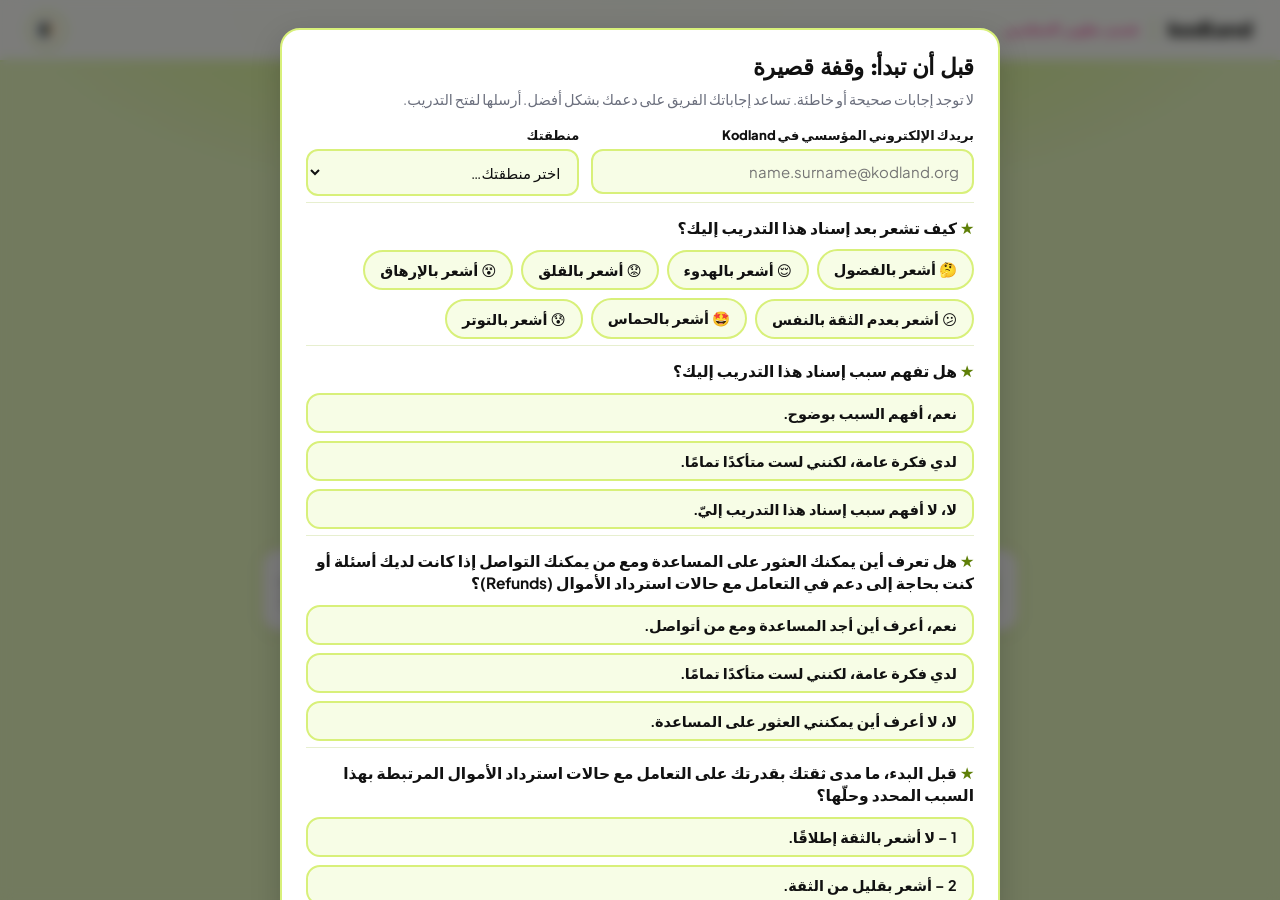
==== commit e9f74fd8: "Add files via upload" ====
--- a/ar.html
+++ b/ar.html
@@ -93,5 +93,6 @@
 <script>window.PROG_KEY_OVERRIDE='kl-mt-technical_issues-progress';</script>
 <script src="assets/content-ar.js"></script>
 <script src="assets/engine.js"></script>
+<script src="assets/surveys.js"></script>
 </body>
 </html>
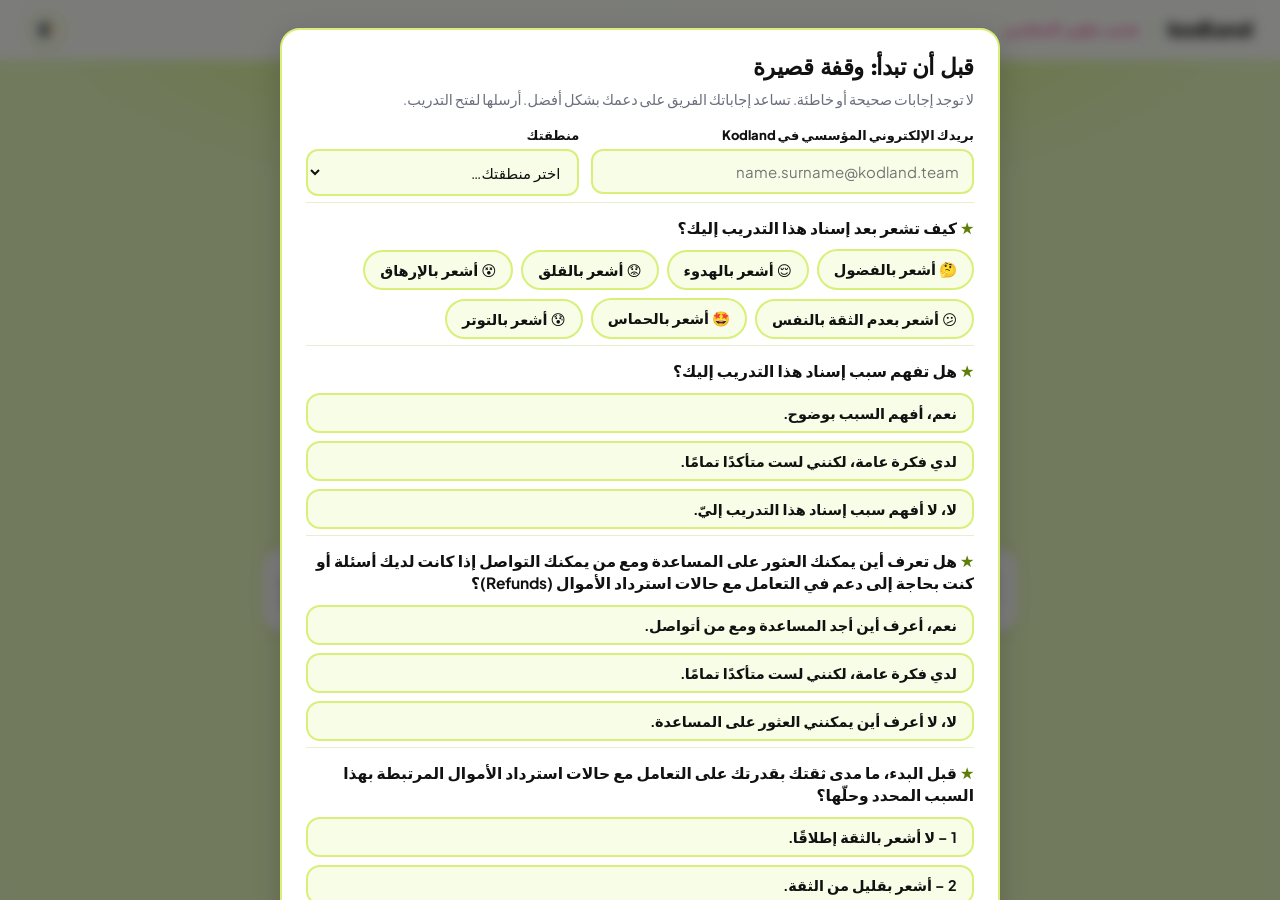
==== commit 4176f095: "Add files via upload" ====
--- a/ar.html
+++ b/ar.html
@@ -92,7 +92,7 @@
 
 <script>window.PROG_KEY_OVERRIDE='kl-mt-technical_issues-progress';</script>
 <script src="assets/content-ar.js"></script>
+<script src="assets/surveys-v2.js"></script>
 <script src="assets/engine.js"></script>
-<script src="assets/surveys.js"></script>
 </body>
 </html>
